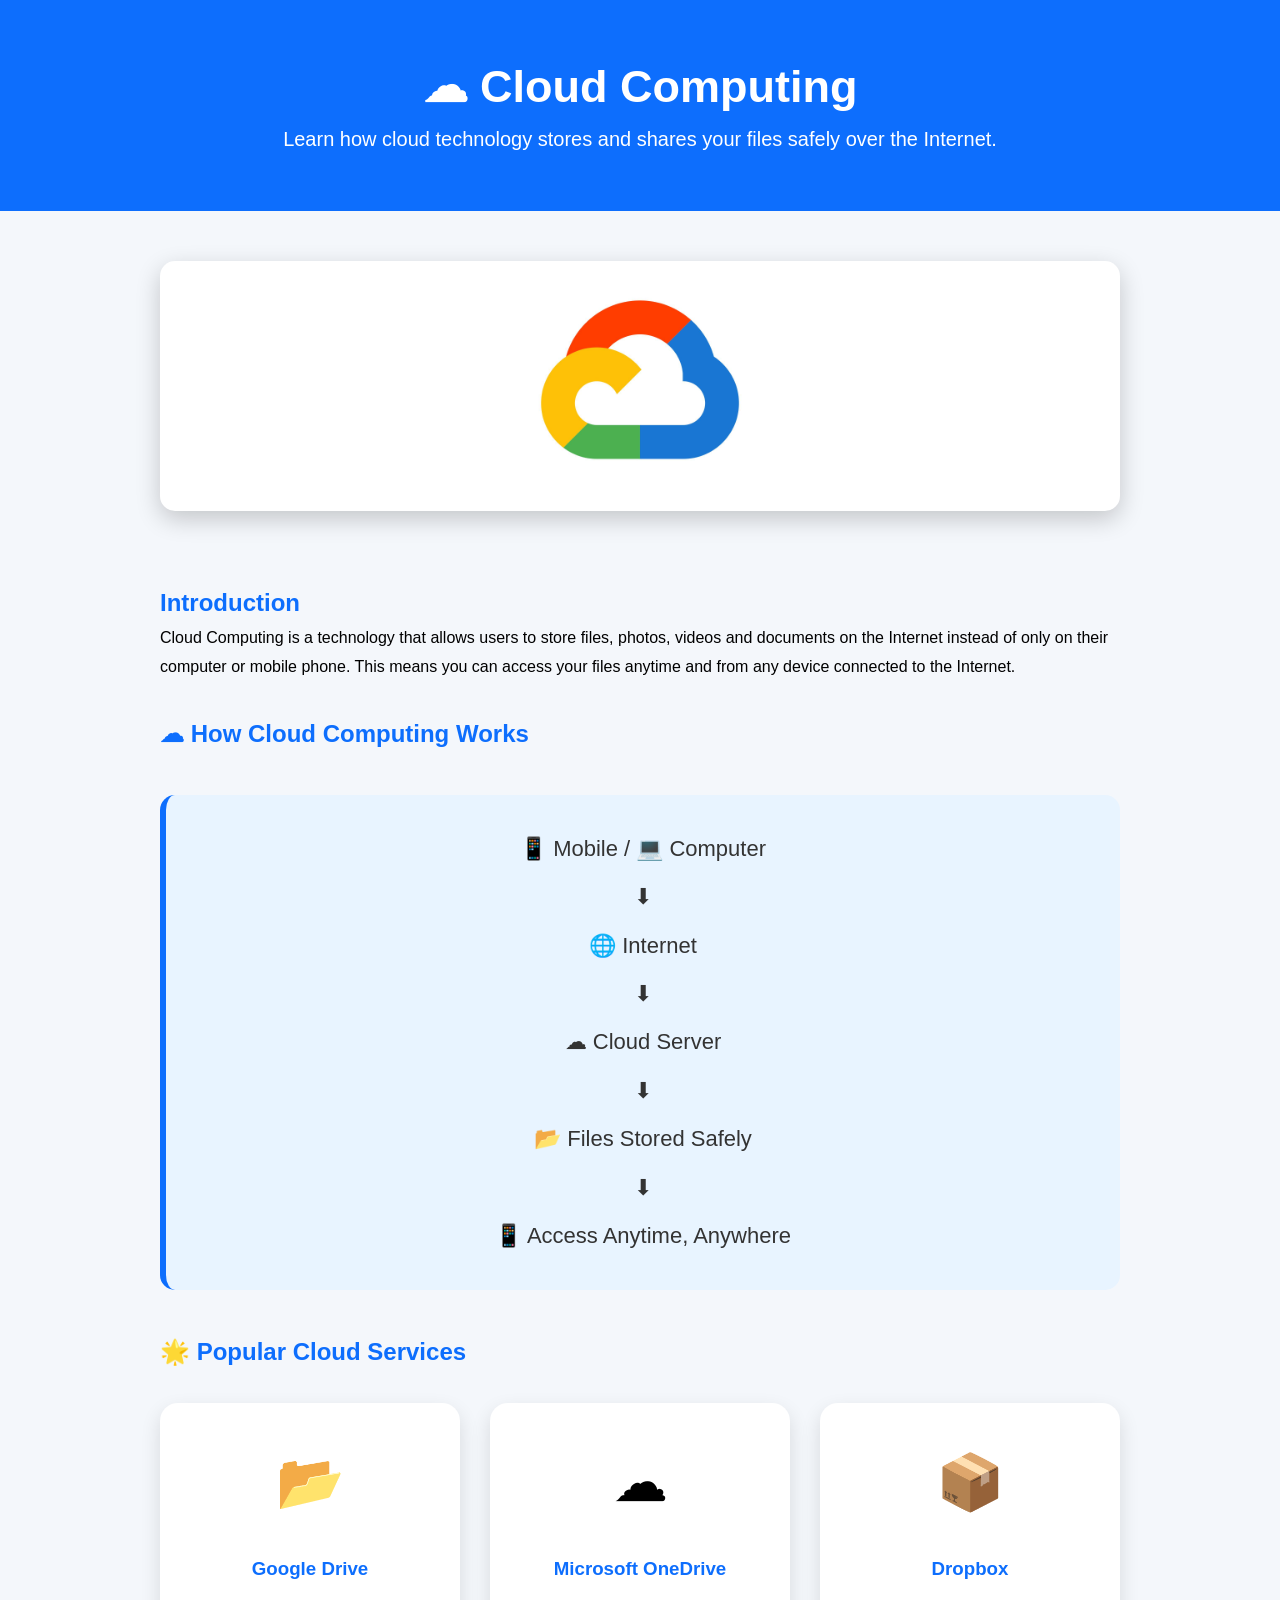
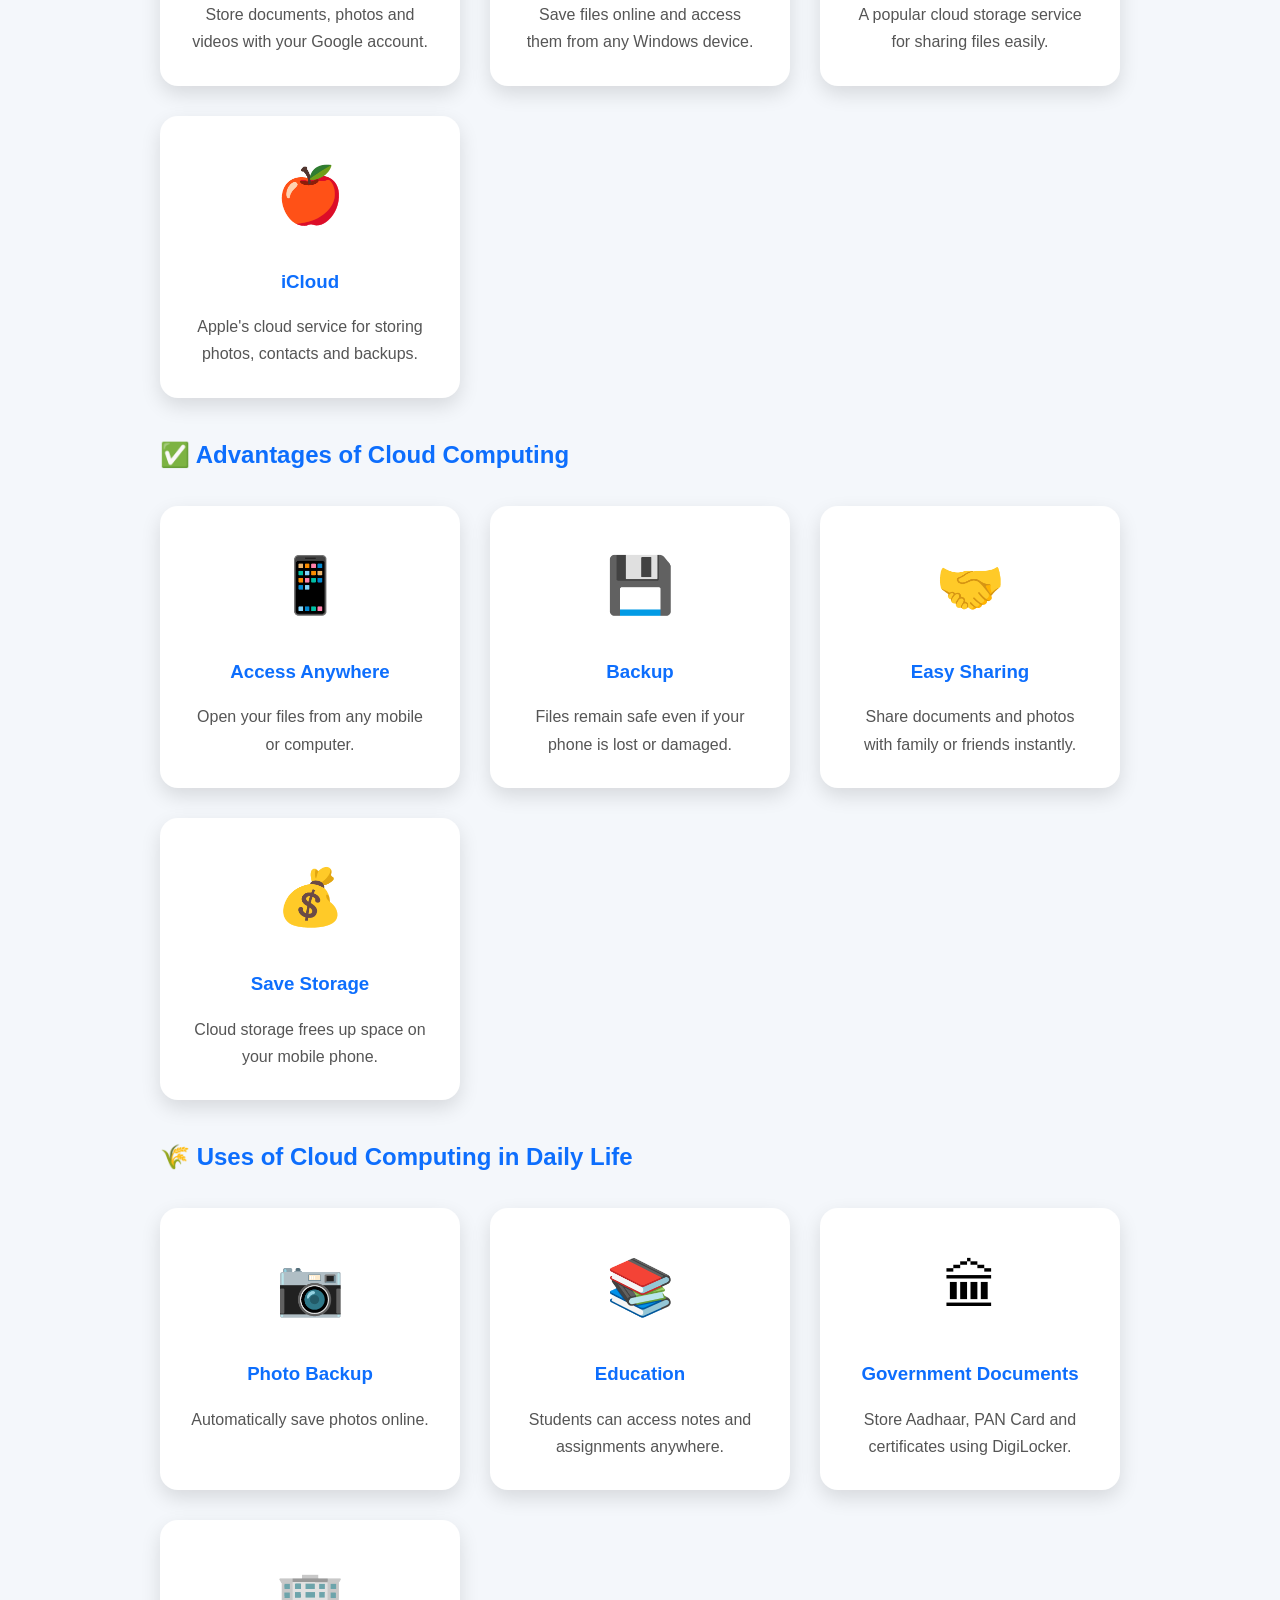
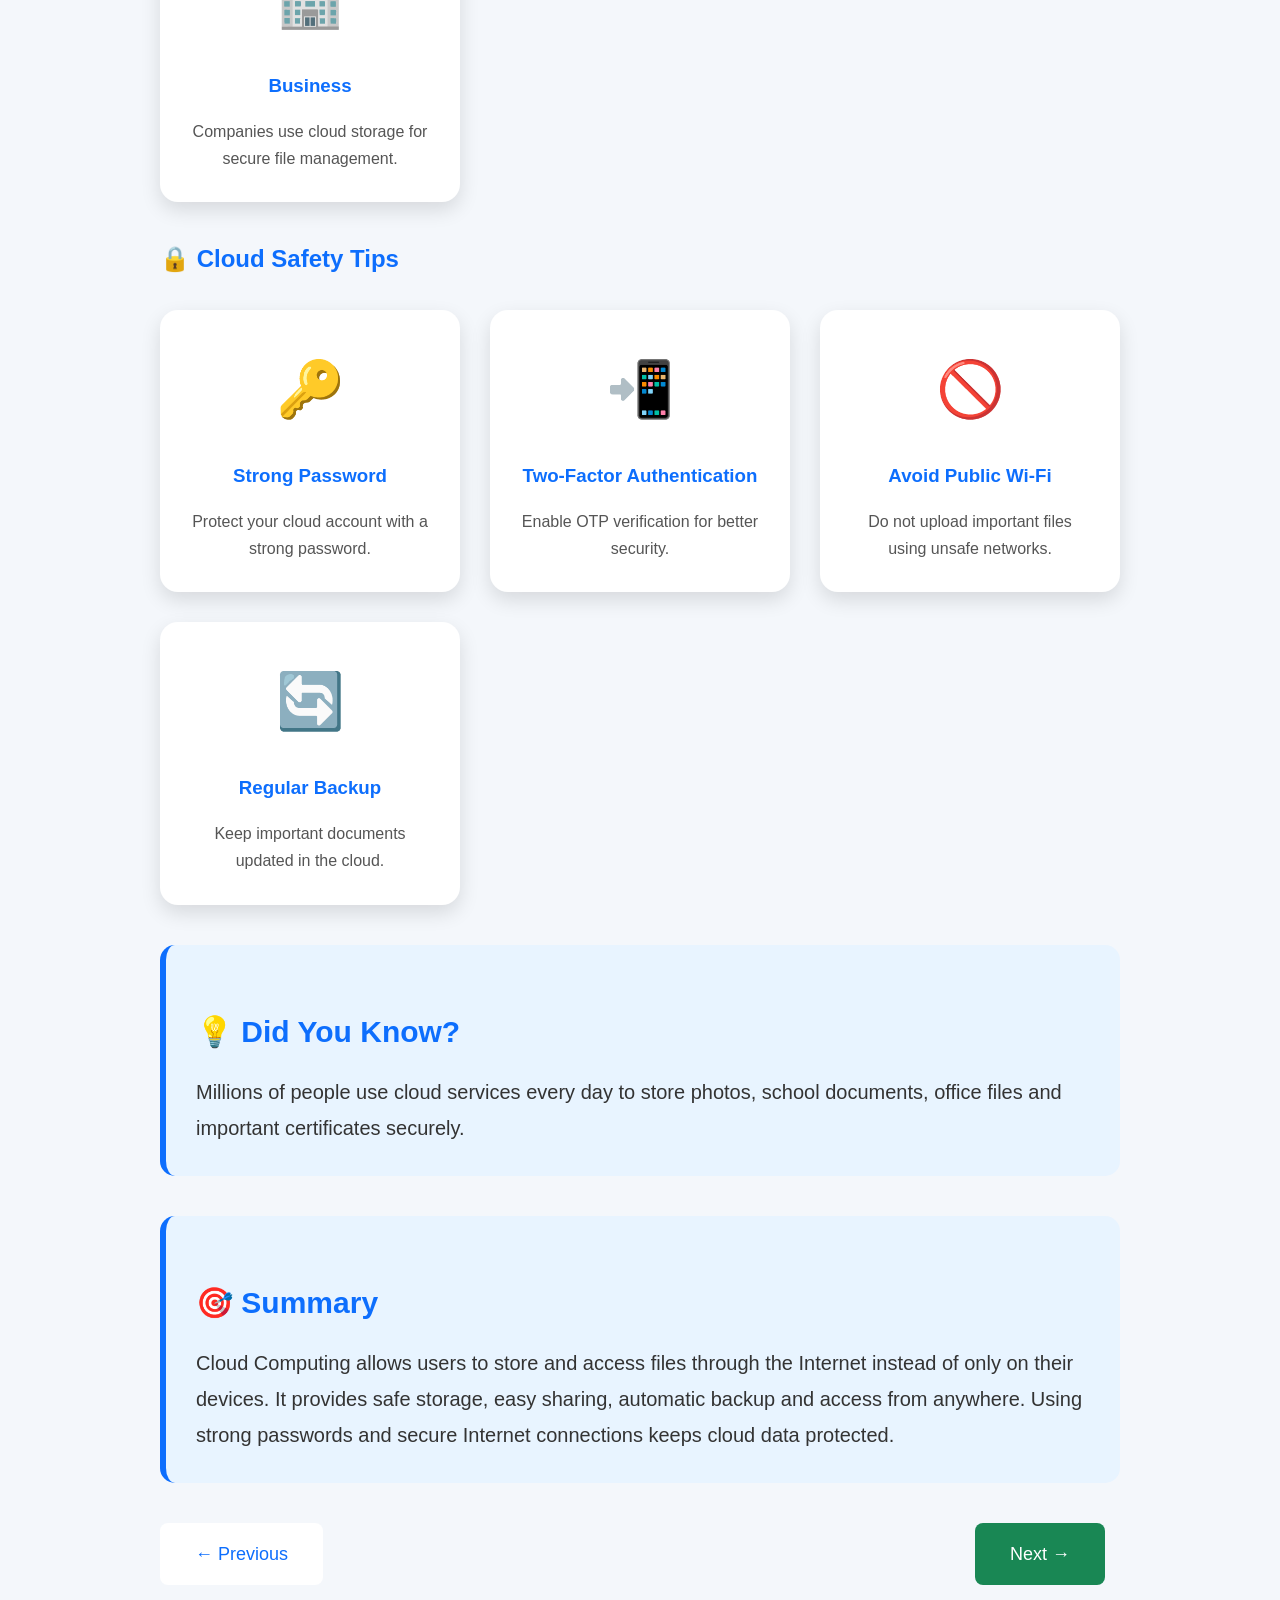
==== pages/cloud.html @ ee4419e8 "Initial version of Digital Village Connect website Completed website with responsive design, charts," ====
<!DOCTYPE html>
<html lang="en">
<head>

<meta charset="UTF-8">
<meta name="viewport" content="width=device-width, initial-scale=1.0">

<title>Cloud Computing</title>

<link rel="stylesheet" href="../css/style.css">
<link rel="icon" type="image/png" href="../images/favicon.png">
</head>

<body>

<!-- Hero -->

<section class="page-hero">

<h1>☁ Cloud Computing</h1>

<p>
Learn how cloud technology stores and shares your files safely over the Internet.
</p>

</section>

<!-- Content -->

<section class="page-content">

<img src="../images/1_cloud.jpg"
class="topic-image"
alt="Cloud Computing">

<h2>Introduction</h2>

<p>

Cloud Computing is a technology that allows users to store files, photos, videos and documents on the Internet instead of only on their computer or mobile phone. This means you can access your files anytime and from any device connected to the Internet.

</p>

<h2>☁ How Cloud Computing Works</h2>

<div class="info-box">

<p style="text-align:center;font-size:22px;line-height:2.2;">

📱 Mobile / 💻 Computer

<br>⬇<br>

🌐 Internet

<br>⬇<br>

☁ Cloud Server

<br>⬇<br>

📂 Files Stored Safely

<br>⬇<br>

📱 Access Anytime, Anywhere

</p>

</div>

<h2>🌟 Popular Cloud Services</h2>

<div class="info-grid">

<div class="info-card">

<div class="icon">📂</div>

<h3>Google Drive</h3>

<p>
Store documents, photos and videos with your Google account.
</p>

</div>

<div class="info-card">

<div class="icon">☁</div>

<h3>Microsoft OneDrive</h3>

<p>
Save files online and access them from any Windows device.
</p>

</div>

<div class="info-card">

<div class="icon">📦</div>

<h3>Dropbox</h3>

<p>
A popular cloud storage service for sharing files easily.
</p>

</div>

<div class="info-card">

<div class="icon">🍎</div>

<h3>iCloud</h3>

<p>
Apple's cloud service for storing photos, contacts and backups.
</p>

</div>

</div>

<h2>✅ Advantages of Cloud Computing</h2>

<div class="info-grid">

<div class="info-card">

<div class="icon">📱</div>

<h3>Access Anywhere</h3>

<p>
Open your files from any mobile or computer.
</p>

</div>

<div class="info-card">

<div class="icon">💾</div>

<h3>Backup</h3>

<p>
Files remain safe even if your phone is lost or damaged.
</p>

</div>

<div class="info-card">

<div class="icon">🤝</div>

<h3>Easy Sharing</h3>

<p>
Share documents and photos with family or friends instantly.
</p>

</div>

<div class="info-card">

<div class="icon">💰</div>

<h3>Save Storage</h3>

<p>
Cloud storage frees up space on your mobile phone.
</p>

</div>

</div>

<h2>🌾 Uses of Cloud Computing in Daily Life</h2>

<div class="info-grid">

<div class="info-card">

<div class="icon">📷</div>

<h3>Photo Backup</h3>

<p>
Automatically save photos online.
</p>

</div>

<div class="info-card">

<div class="icon">📚</div>

<h3>Education</h3>

<p>
Students can access notes and assignments anywhere.
</p>

</div>

<div class="info-card">

<div class="icon">🏛</div>

<h3>Government Documents</h3>

<p>
Store Aadhaar, PAN Card and certificates using DigiLocker.
</p>

</div>

<div class="info-card">

<div class="icon">🏢</div>

<h3>Business</h3>

<p>
Companies use cloud storage for secure file management.
</p>

</div>

</div>

<h2>🔒 Cloud Safety Tips</h2>

<div class="info-grid">

<div class="info-card">

<div class="icon">🔑</div>

<h3>Strong Password</h3>

<p>
Protect your cloud account with a strong password.
</p>

</div>

<div class="info-card">

<div class="icon">📲</div>

<h3>Two-Factor Authentication</h3>

<p>
Enable OTP verification for better security.
</p>

</div>

<div class="info-card">

<div class="icon">🚫</div>

<h3>Avoid Public Wi-Fi</h3>

<p>
Do not upload important files using unsafe networks.
</p>

</div>

<div class="info-card">

<div class="icon">🔄</div>

<h3>Regular Backup</h3>

<p>
Keep important documents updated in the cloud.
</p>

</div>

</div>

<div class="info-box">

<h2>💡 Did You Know?</h2>

<p>

Millions of people use cloud services every day to store photos, school documents, office files and important certificates securely.

</p>

</div>

<div class="info-box">

<h2>🎯 Summary</h2>

<p>

Cloud Computing allows users to store and access files through the Internet instead of only on their devices. It provides safe storage, easy sharing, automatic backup and access from anywhere. Using strong passwords and secure Internet connections keeps cloud data protected.

</p>

</div>

<div class="button-group">

<a href="email.html" class="btn-secondary">

← Previous

</a>

<a href="cyber.html" class="btn-primary">

Next →

</a>

</div>

</section>

</body>
</html>
---- css/style.css ----
html,
body{
    overflow-x:hidden;
}
*{

    margin:0;

    padding:0;

    box-sizing:border-box;

}

body{

    font-family:Arial, Helvetica, sans-serif;

    background:#f4f7fb;

}

nav{
    background:#0d6efd;
    color:#fff;
    display:flex;
    justify-content:space-between;
    align-items:center;
    padding:10px 30px;
    position:sticky;
    top:0;
    z-index:1000;
}
.logo{

    font-size:28px;

    font-weight:bold;

}

nav ul{
    list-style: none;   /* Removes bullets */
    margin: 0;
    padding: 0;

    display: flex;
    align-items: center;
    gap: 18px;
}

nav ul li{
    list-style: none;
    margin-left: 0;
}

nav ul li a{

    color:white;

    text-decoration:none;

    font-size:18px;

}

.hero{

    min-height:calc(100vh - 75px);

    display:flex;

    justify-content:center;

    align-items:center;

    text-align:center;

    background:
    linear-gradient(rgba(13,110,253,.70),rgba(25,135,84,.60)),
    url("../images/hero.jpg");

    background-size:cover;

    background-position:center;

    background-repeat:no-repeat;

    color:white;

    padding:20px;

}

.hero h1{

    font-size:56px;

    font-weight:bold;

    text-shadow:3px 3px 12px rgba(0,0,0,.5);

}

.hero h2{

    font-size:30px;

    margin:20px 0;

    text-shadow:2px 2px 10px rgba(0,0,0,.4);

}

.hero p{

    font-size:20px;

    max-width:650px;

    margin:auto;

    line-height:1.8;

    text-shadow:1px 1px 8px rgba(0,0,0,.4);

}



.hero-buttons{

    margin-top:40px;

}

.btn-primary{
    display:inline-block;
    
    text-decoration:none; 

    background:#198754;

    color:white;

    padding:15px 35px;

    border:none;

    border-radius:8px;

    cursor:pointer;

    margin-right:15px;

    font-size:18px;
    

}

.btn-primary:hover{

    background:#146c43;

}

.btn-secondary{
    display:inline-block;
    
    text-decoration:none;

    background:white;

    color:#0D6EFD;

    padding:15px 35px;

    border:none;

    border-radius:8px;

    cursor:pointer;

    font-size:18px;

}

.btn-secondary:hover{

    background:#eeeeee;

}
/* Internet Section */


.internet-section h2{

    font-size:42px;

    color:#0D6EFD;

}

.internet-section p{
    margin-top:15px;
     margin-bottom:40px;
}
.card-container{
    display:grid;
    grid-template-columns:repeat(auto-fit,minmax(260px,1fr));
    gap:30px;
    align-items:stretch;
}
.internet-section,
.farmers-section,
.government-section,
.safety-section,
.gallery-section{

    padding:80px 8%;
    text-align:center;
    background:#f8f9fa;

}

.internet-section h2,
.farmers-section h2,
.government-section h2,
.safety-section h2,
.gallery-section h2{

    font-size:42px;
    color:#0d6efd;
    margin-bottom:15px;

}

.internet-section p,
.farmers-section p,
.government-section p,
.safety-section p,
.gallery-section p{

    font-size:20px;
    margin-bottom:40px;

}


.gallery-container img{

    width:100%;
    height:250px;
    object-fit:cover;
    border-radius:12px;
    transition:.3s;

}

.gallery-container img:hover{

    transform:scale(1.05);

}

footer{

    background:#0d6efd;
    color:white;
    text-align:center;
    padding:40px 20px;

}

footer p{

    margin-top:10px;

}
/* ==========================
   PROJECT GALLERY
========================== */

.gallery-section{
    padding:80px 8%;
    background:#f5f8fc;
    text-align:center;
}

.gallery-section h2{
    font-size:42px;
    color:#0d6efd;
    margin-bottom:10px;
}

.gallery-section p{
    font-size:20px;
    color:#555;
    margin-bottom:40px;
}

/* Sticky Navigation */
/* Government Service Buttons */

.service-btn{
    display:inline-block;
    margin:20px auto 25px;
    padding:12px 24px;
    background:#0d6efd;
    color:white;
    text-decoration:none;
    border-radius:8px;
    font-weight:600;
    transition:.3s;
}

.service-btn:hover{
    background:#198754;
    transform:translateY(-3px);
}

/* Safety Card Background Images */

.safety1{
    background-image:url("../images/11_password.jpg");
}

.safety2{
    background-image:url("../images/12_otp.jpg");
}

.safety3{
    background-image:url("../images/13_phishing.jpg");
}

.safety4{
    background-image:url("../images/14_sancharsaathi.jpg");
}
/* ==========================
   INTERNET SECTION IMAGES
========================== */
.internet2{
    background:url("../images/9_email.jpg") center/cover no-repeat;
}

.internet3{
    background:url("../images/10_cloud.jpg") center/cover;
}

.internet4{
    background:url("../images/8_cybersafety.jpg") center/cover;
}

/* ==========================
   FARMER SECTION IMAGES
========================== */

.farmer1{
    background:url("../images/5_weather.jpg") center/cover;
}

.farmer2{
    background:url("../images/6_market.jpg") center/cover;
}

.farmer3{
    background:url("../images/2_pmkisan.jpg") center/cover;
}

.farmer4{
    background:url("../images/7_farming.jpg") center/cover;
}

/* Overlay */

.internet4{
    background-image:url("../images/8_cybersafety.jpg");
}

.internet5{
    background-image:url("../images/9_email.jpg");
}

.internet6{
    background-image:url("../images/10_cloud.jpg");
}

/* Common Style */

.hero-content{

    animation:fadeIn 1.5s ease;

}

@keyframes fadeIn{

    from{

        opacity:0;

        transform:translateY(40px);

    }

    to{

        opacity:1;

        transform:translateY(0);

    }

}
/* ==========================
   INTERNET SECTION CARDS
========================== */

.internet1{
    background-image:url("../images/5_internet.jpg");
}

.internet5{
    background-image:url("../images/6_networks.jpg");
}

.internet6{
    background-image:url("../images/7_protocols.jpg");
}

/* Common style for Internet cards */
/* Dark overlay */
/* Text above overlay */
.card-link{
    text-decoration:none;
    color:inherit;
    display:block;
}

.card-link:hover{
    text-decoration:none;
}
/* ===== Topic Pages ===== */

.page-hero{

background:#0d6efd;

color:white;

padding:60px 20px;

text-align:center;

}

.page-hero h1{

font-size:45px;

margin-bottom:15px;

}

.page-hero p{

font-size:20px;

}

.page-content{

max-width:1000px;

margin:auto;

padding:50px 20px;

line-height:1.8;

}

.topic-image{

width:100%;

height:250px;

object-fit:contain;
background:#fff;

border-radius:15px;

margin-bottom:30px;

box-shadow:0 8px 25px rgba(0,0,0,.2);

}

.page-content h2{

color:#0d6efd;

margin-top:30px;

}

.page-content ul{

padding-left:25px;

margin-top:10px;

}

.page-content li{

margin:10px 0;

}


.button-group{

display:flex;

justify-content:space-between;

margin-top:40px;

flex-wrap:wrap;

gap:20px;

}

/* ======================================
   COMMON CARD LAYOUT FOR ALL SECTIONS
====================================== */

/* Equal height grid */
.card-container,
.government-grid,
.gallery-container{
    display:grid;
    grid-template-columns:repeat(auto-fit,minmax(280px,1fr));
    gap:30px;
    align-items:stretch;
}

/* Equal height cards */
.card,
.gov-card,
.gallery-item{
    display:flex;
    flex-direction:column;
    height:100%;
    background:#fff;
    border-radius:18px;
    overflow:hidden;
    box-shadow:0 8px 20px rgba(0,0,0,.12);
    transition:.3s;
}

.card:hover,
.gov-card:hover,
.gallery-item:hover{
    transform:translateY(-8px);
    box-shadow:0 18px 35px rgba(0,0,0,.18);
}

/* Images */
.card img,
.gov-card img,
.gallery-item img{
    width:100%;
    height:220px;
    object-fit:cover;
}

/* Headings */
.card h3,
.gov-card h3,
.gallery-item h3{
    margin:20px 15px 10px;
    font-size:24px;
    color:#0d6efd;
    text-align:center;
}

/* Paragraphs */
.card p,
.gov-card p,
.gallery-item p{
    flex:1;
    padding:0 20px 20px;
    font-size:16px;
    line-height:1.6;
    color:#555;
    text-align:center;
}

/* Buttons stay at bottom */
.card .service-btn,
.card .gov-btn,
.gov-card .gov-btn,
.gallery-item .service-btn{
    margin-top:auto;
    margin-bottom:25px;
    align-self:center;
}
/* ===========================
   CONTENT CARDS
=========================== */

.info-grid{
    display:grid;
    grid-template-columns:repeat(auto-fit,minmax(220px,1fr));
    gap:25px;
    margin:30px 0;
}

.info-card{
    background:#fff;
    padding:30px 20px;
    border-radius:15px;
    text-align:center;
    box-shadow:0 8px 20px rgba(0,0,0,.12);
    transition:.3s;
}

.info-card:hover{
    transform:translateY(-8px);
}

.icon{
    font-size:55px;
    margin-bottom:15px;
}

.info-card h3{
    color:#0d6efd;
    margin-bottom:10px;
}

.info-card p{
    color:#555;
    line-height:1.6;
}
/* ==========================
   INFO BOX
========================== */

.info-box{
    background:#e8f4ff;
    border-left:6px solid #0d6efd;
    padding:30px;
    margin:40px 0;
    border-radius:15px;
    width:100%;
    display:block;
}

.info-box h2{
    color:#0d6efd;
    margin-bottom:15px;
    font-size:30px;
}

.info-box p{
    font-size:20px;
    line-height:1.8;
    color:#333;
}

/* ==========================
   INFO GRID
========================== */

.info-grid{
    display:grid;
    grid-template-columns:repeat(auto-fit,minmax(220px,1fr));
    gap:25px;
    margin:35px 0;
}

.info-card{
    background:#fff;
    padding:30px 20px;
    border-radius:15px;
    text-align:center;
    box-shadow:0 8px 20px rgba(0,0,0,.12);
    transition:.3s;
}

.info-card:hover{
    transform:translateY(-8px);
}

.icon{
    font-size:55px;
    margin-bottom:15px;
}

.info-card h3{
    color:#0d6efd;
    margin-bottom:10px;
}

.info-card p{
    color:#555;
    line-height:1.7;
    word-wrap: break-word;
    overflow-wrap: break-word;
}
/* ==========================
   NETWORK TABLE
========================== */

.network-table{
    width:100%;
    border-collapse:collapse;
    margin:35px 0;
    box-shadow:0 8px 20px rgba(0,0,0,.1);
}

.network-table th{
    background:#0d6efd;
    color:white;
    padding:18px;
    font-size:20px;
}

.network-table td{
    padding:16px;
    text-align:center;
    border:1px solid #ddd;
    font-size:18px;
}

.network-table tr:nth-child(even){
    background:#f8f9fa;
}
.comparison-table{
width:100%;
border-collapse:collapse;
margin:25px 0;
background:#fff;
border-radius:10px;
overflow:hidden;
box-shadow:0 4px 10px rgba(0,0,0,.1);
}

.comparison-table th{
background:#2563eb;
color:white;
padding:15px;
}

.comparison-table td{
padding:15px;
text-align:center;
border:1px solid #ddd;
}

.comparison-table tr:nth-child(even){
background:#f8fafc;
}
/* ===================================
   MOBILE RESPONSIVE DESIGN
=================================== */

@media (max-width:768px){

nav{
    flex-direction:column;
    padding:15px;
}

nav ul{
    flex-direction:column;
    gap:15px;
    margin-top:15px;
}

nav ul li{
    margin-left:0;
}

.hero h1{
    font-size:40px;
}

.hero h2{
    font-size:24px;
}

.hero p{
    font-size:18px;
}

.gallery-container,
.card-container,
.info-grid{
    grid-template-columns:1fr;
}

.button-group{
    flex-direction:column;
    align-items:center;
}

.btn-primary,
.btn-secondary{
    width:100%;
    text-align:center;
}

.page-hero h1{
    font-size:34px;
}

.page-content{
    padding:30px 15px;
}

.topic-image{
    height:220px;
}

}
footer a{

    color:white;

    text-decoration:none;

    margin:0 10px;

    font-weight:bold;

}

footer a:hover{

    text-decoration:underline;

}
/* ===================================
        CONTACT PAGE
=================================== */

.contact-form{
    max-width:700px;
    margin:40px auto;
    display:flex;
    flex-direction:column;
    gap:20px;
}

.contact-form input,
.contact-form textarea{

    width:100%;
    padding:15px;
    font-size:17px;
    border:1px solid #ccc;
    border-radius:10px;
    outline:none;
    transition:.3s;
    font-family:Arial, Helvetica, sans-serif;

}

.contact-form input:focus,
.contact-form textarea:focus{

    border-color:#0d6efd;
    box-shadow:0 0 8px rgba(13,110,253,.25);

}

.contact-form textarea{

    resize:vertical;

}

.contact-form button{

    width:220px;
    align-self:center;

}


/* Contact Links */

.info-card a{

    color:#0d6efd;
    text-decoration:none;
    font-weight:600;

}

.info-card a:hover{

    text-decoration:underline;

}


/* Better Info Box */

.info-box h2,
.info-box h3{

    color:#0d6efd;
    margin-bottom:15px;

}

.info-box p{

    line-height:1.8;

}


/* Contact Page Cards */

.info-grid{

    display:grid;
    grid-template-columns:repeat(auto-fit,minmax(260px,1fr));
    gap:30px;
    margin-top:30px;

}

.info-card{

    background:#fff;
    border-radius:18px;
    padding:30px;
    text-align:center;
    box-shadow:0 8px 20px rgba(0,0,0,.12);
    transition:.3s;

}

.info-card:hover{

    transform:translateY(-8px);
    box-shadow:0 18px 35px rgba(0,0,0,.18);

}

.info-card .icon{

    font-size:55px;
    margin-bottom:20px;

}

.info-card h3{

    color:#0d6efd;
    margin-bottom:15px;

}

.info-card p{

    color:#555;
    line-height:1.7;

}


/* Responsive */

@media (max-width:768px){

nav{
    flex-direction:column;
    align-items:center;
}

nav ul{
    flex-wrap:wrap;
    justify-content:center;
    gap:12px;
}

.hero h1{
    font-size:36px;
}

.hero h2{
    font-size:22px;
}

.hero p{
    font-size:17px;
}

.site-logo{
    width:45px;
    height:45px;
}

.gallery-container{
    grid-template-columns:1fr;
}

.stats{
    flex-direction:column;
    align-items:center;
}
}
/* =====================================
            PROFESSIONAL FOOTER
===================================== */

.footer{

background:#0d47a1;

color:white;

padding:50px 8% 20px;

margin-top:80px;

}

.footer-container{

display:grid;

grid-template-columns:repeat(auto-fit,minmax(220px,1fr));

gap:40px;

}

.footer-box h3{

margin-bottom:20px;

font-size:24px;

color:#fff;

}

.footer-box p{

line-height:1.8;

font-size:16px;

color:#ddd;

}

.footer-box ul{

list-style:none;

padding:0;

}

.footer-box ul li{

margin:12px 0;

}

.footer-box a{

color:white;

text-decoration:none;

transition:.3s;

}

.footer-box a:hover{

color:#ffd54f;

padding-left:5px;

}

.footer hr{

margin:40px 0 20px;

border:.5px solid rgba(255,255,255,.25);

}

.copyright{

text-align:center;

font-size:15px;

color:#ddd;

} /* ===============================
   LIGHTBOX GALLERY
================================ */

.lightbox{

display:none;

position:fixed;

top:0;

left:0;

width:100%;

height:100%;

background:rgba(0,0,0,.9);

justify-content:center;

align-items:center;

z-index:9999;

}

.lightbox img{

max-width:90%;

max-height:85%;

border-radius:12px;

box-shadow:0 0 30px rgba(255,255,255,.3);

}

.close{

position:absolute;

top:20px;

right:40px;

font-size:45px;

color:white;

cursor:pointer;

font-weight:bold;

}

.gallery-item img{

cursor:pointer;

transition:.3s;

}

.gallery-item img:hover{

transform:scale(1.05);

}
/* ===============================
   BACK TO TOP BUTTON
================================ */

#topBtn{

display:none;

position:fixed;

bottom:30px;

right:30px;

z-index:999;

border:none;

outline:none;

background:#1976d2;

color:white;

cursor:pointer;

padding:15px 18px;

font-size:22px;

border-radius:50%;

box-shadow:0 5px 15px rgba(0,0,0,.3);

transition:.3s;

}

#topBtn:hover{

background:#0d47a1;

transform:translateY(-5px);

}
/* ===========================
   WEBSITE LOGO
=========================== */

.logo{
    display:flex;
    align-items:center;
    gap:15px;
}

.logo img{
    width:55px;
    height: 55px;
    object-fit:contain;
}

.logo-text h2{
    margin:0;
    font-size:26px;
    color:#fff;
}

.logo-text p{
    margin:0;
    font-size:13px;
    color:#ddd;
}
.logo-container{
display:flex;
align-items:center;
gap:15px;
}

.site-logo{
width:55px;
height:55px;
object-fit:contain;
}
.seal-section{
text-align:center;
margin:30px 0;
}

.seal-logo{
width:220px;
max-width:100%;
} 
.banner-logo{
text-align:center;
margin-bottom:20px;
}

.banner-logo img{
width:450px;
max-width:90%;
}
.footer-logo{
width:250px;
margin-bottom:15px;
}
/* ===== Statistics Section ===== */

.stats{
    display:flex;
    justify-content:center;
    gap:25px;
    flex-wrap:wrap;
    padding:50px 20px;
    background:#f8f9fa;
}

.stat-card{
    width:220px;
    background:#fff;
    padding:25px;
    border-radius:15px;
    text-align:center;
    box-shadow:0 5px 15px rgba(0,0,0,0.1);
    transition:0.3s;
}

.stat-card:hover{
    transform:translateY(-8px);
}

.stat-card h2{
    color:#0d6efd;
    font-size:42px;
    margin-bottom:10px;
}

.stat-card p{
    font-size:18px;
    color:#555;
}
/* About Page Heading */

.about-title{
display:flex;
align-items:center;
justify-content:center;
gap:10px;
font-size:3rem;
flex-wrap:wrap;
}

.about-logo{
width:100px;
height:100px;
object-fit:contain;
}

@media(max-width:768px){

.about-title{
font-size:2rem;
}

.about-logo{
width:200px;
height:200px;
}

}
/* ===========================
   SEARCH BAR
=========================== */

.search-section{

    background:#f5f5f5;

    padding:25px;

    text-align:center;

}

#searchInput{

    width:60%;

    max-width:600px;

    padding:15px;

    font-size:18px;

    border:2px solid #2e7d32;

    border-radius:40px;

    outline:none;

    transition:.3s;

}

#searchInput:focus{

    border-color:#0d47a1;

    box-shadow:0 0 10px rgba(0,0,0,.2);

}
/* ==========================
   SEARCH POPUP
========================== */

.search-popup{

    display:none;

    text-align:center;

    background:#ffffff;

    padding:15px;

    box-shadow:0 4px 10px rgba(0,0,0,.15);

}

.search-popup input{

    width:320px;

    max-width:90%;

    padding:12px;

    border:2px solid #2e7d32;

    border-radius:30px;

    font-size:16px;

    outline:none;

}

.search-popup input:focus{

    border-color:#1565c0;

}
/* ==========================
   DARK MODE
========================== */

.dark-mode{

    background:#121212;

    color:white;

}

.dark-mode nav{

    background:#1f1f1f;

}

.dark-mode .gallery-item,
.dark-mode .info-card,
.dark-mode .info-box,
.dark-mode footer{

    background:#222;

    color:white;

}

.dark-mode a{

    color:#90caf9;

}
/* ===========================
   MOBILE NAVIGATION
=========================== */

.menu-toggle{

display:none;

font-size:30px;

color:white;

cursor:pointer;

font-weight:bold;

}

@media screen and (max-width:768px){

.menu-toggle{

display:block;

}

nav{

flex-wrap:wrap;

}

#navLinks{

display:none;

flex-direction:column;

width:100%;

margin-top:15px;

}

#navLinks.show{

display:flex;

}

#navLinks li{

margin:12px 0;

text-align:center;

}

}
nav ul li::before,
nav ul li::after{
    content:none !important;
}
/* ==========================
   ACTIVE NAVIGATION LINK
========================== */

nav ul li a.active {
    background: white;
    color: #0d6efd;
    padding: 8px 15px;
    border-radius: 25px;
    font-weight: bold;
    transition: 0.3s;
}

nav ul li a:hover {
    background: rgba(255,255,255,0.2);
    border-radius: 25px;
    padding: 8px 15px;
    transition: 0.3s;
}
/* ==========================
   SCROLL REVEAL ANIMATION
========================== */

.reveal {
    opacity: 0;
    transform: translateY(60px);
    transition: all 0.8s ease;
}

.reveal.active {
    opacity: 1;
    transform: translateY(0);
}
/* ==========================
   CARD IMAGE EFFECT
========================== */

.gallery-item{
    overflow: hidden;
}

.gallery-item img{
    transition: transform .5s ease;
}

.gallery-item:hover img{
    transform: scale(1.1);
}

.gallery-item:hover h3{
    color:#198754;
}

.gallery-item{
    transition:.3s;
}

.gallery-item:hover{
    transform:translateY(-10px);
}
/* ==========================
   QUICK ACCESS
========================== */

.quick-services{
    padding:40px 8%;
    text-align:center;
    background:#ffffff;
}

.quick-services h2{
    color:#0d6efd;
    margin-bottom:25px;
    font-size:32px;
}

.quick-grid{
    display:grid;
    grid-template-columns:repeat(auto-fit,minmax(120px,1fr));
    gap:18px;
}

.quick-card{
    background:#fff;
    text-decoration:none;
    color:#333;
    border-radius:12px;
    padding:18px 12px;
    box-shadow:0 4px 12px rgba(0,0,0,.1);
    transition:.3s;
    font-size:30px;   /* Emoji size */
    font-weight:600;
}

.quick-card span{
    display:block;
    margin-top:8px;
    font-size:15px;   /* Text size */
}

.quick-card:hover{
    transform:translateY(-5px);
    background:#0d6efd;
    color:#fff;
}
/* ==========================
   DIGITAL TIPS
========================== */

.tips-section{
    padding:60px 8%;
    background:#f8f9fa;
    text-align:center;
}

.tips-section h2{
    color:#0d6efd;
    margin-bottom:30px;
    font-size:34px;
}

.tip-card{
    max-width:700px;
    margin:auto;
    background:white;
    padding:35px;
    border-radius:18px;
    box-shadow:0 8px 20px rgba(0,0,0,.12);
}

.tip-card h3{
    color:#198754;
    margin-bottom:15px;
    font-size:28px;
}

.tip-card p{
    font-size:20px;
    line-height:1.7;
    color:#555;
}
/* ==========================
        FAQ SECTION
========================== */

.faq-section{
    padding:70px 8%;
    background:#f8f9fa;
}

.faq-section h2{
    text-align:center;
    color:#0d6efd;
    margin-bottom:35px;
    font-size:36px;
}

.faq{
    max-width:850px;
    margin:15px auto;
    border-radius:10px;
    overflow:hidden;
    box-shadow:0 5px 15px rgba(0,0,0,.1);
}

.faq-question{
    width:100%;
    padding:18px 22px;
    background:#0d6efd;
    color:white;
    border:none;
    text-align:left;
    cursor:pointer;
    font-size:18px;
    font-weight:bold;
}

.faq-question:hover{
    background:#198754;
}

.faq-answer{
    display:none;
    background:white;
    padding:18px 22px;
    line-height:1.7;
}
/* ==========================
   EMERGENCY SECTION
========================== */

.emergency-section{
    padding:70px 8%;
    background:#ffffff;
    text-align:center;
}

.emergency-section h2{
    font-size:36px;
    color:#d32f2f;
    margin-bottom:10px;
}

.emergency-section p{
    color:#555;
    margin-bottom:40px;
    font-size:18px;
}

.emergency-grid{
    display:grid;
    grid-template-columns:repeat(auto-fit,minmax(180px,1fr));
    gap:25px;
}

.emergency-card{
    background:#fff;
    border-radius:15px;
    padding:25px;
    box-shadow:0 8px 20px rgba(0,0,0,.12);
    transition:.3s;
    border-top:5px solid #d32f2f;
}

.emergency-card:hover{
    transform:translateY(-8px);
}

.emergency-card h3{
    color:#0d6efd;
    margin-bottom:15px;
}

.emergency-card h1{
    color:#d32f2f;
    font-size:42px;
}
/* ==========================
   PRELOADER
========================== */

#preloader{
    position:fixed;
    top:0;
    left:0;
    width:100%;
    height:100%;
    background:#ffffff;
    display:flex;
    justify-content:center;
    align-items:center;
    z-index:99999;
    transition:opacity .6s;
}

.loader-content{
    text-align:center;
}

.loader-content img{
    width:110px;
    margin-bottom:20px;
}

.loader-content h2{
    color:#0d6efd;
    margin-bottom:25px;
    font-size:32px;
}

.loader{
    width:60px;
    height:60px;
    border:6px solid #ddd;
    border-top:6px solid #0d6efd;
    border-radius:50%;
    animation:spin 1s linear infinite;
    margin:auto;
}

@keyframes spin{
    from{
        transform:rotate(0deg);
    }
    to{
        transform:rotate(360deg);
    }
}
/* ==========================
   LIVE CLOCK
========================== */

.clock{
    color:#fff;
    font-size:16px;
    font-weight:bold;
    margin-left:20px;
    white-space:nowrap;
}

@media(max-width:768px){
    .clock{
        width:100%;
        text-align:center;
        margin-top:10px;
        margin-left:0;
        font-size:15px;
    }
}
/* ==========================
   WELCOME POPUP
========================== */

.popup-overlay{

    position:fixed;
    top:0;
    left:0;
    width:100%;
    height:100%;
    background:rgba(0,0,0,.65);

    display:flex;
    justify-content:center;
    align-items:center;

    z-index:9999;
}

.popup-box{

    background:white;
    width:420px;
    max-width:90%;

    padding:35px;

    border-radius:18px;

    text-align:center;

    animation:popup .5s;
}

.popup-box img{

    width:90px;
    margin-bottom:15px;

}

.popup-box h2{

    color:#0d6efd;
    margin-bottom:15px;

}

.popup-box p{

    color:#555;
    line-height:1.7;
    margin-bottom:25px;

}

.popup-box button{

    background:#0d6efd;
    color:white;

    border:none;

    padding:12px 30px;

    border-radius:8px;

    cursor:pointer;

    font-size:17px;

}

.popup-box button:hover{

    background:#198754;

}

@keyframes popup{

from{

transform:scale(.7);
opacity:0;

}

to{

transform:scale(1);
opacity:1;

}

}
/* ==========================
   SCROLL PROGRESS BAR
========================== */

#progressBar{
    position:fixed;
    top:0;
    left:0;
    width:0%;
    height:5px;
    background:#00e5ff;
    z-index:99999;
    transition:width .15s linear;
}
/* ==========================
   VISITOR COUNTER
========================== */

.visitor-counter{
    text-align:center;
    margin-top:20px;
    font-size:18px;
    font-weight:bold;
    color:white;
}
.survey-summary{

margin-top:40px;

background:white;

padding:30px;

border-radius:18px;

box-shadow:0 8px 20px rgba(0,0,0,.12);

text-align:left;

}

.survey-summary h3{

color:#0d6efd;

margin-bottom:20px;

}

.survey-summary ul{

padding-left:20px;

line-height:2;

}
/* ===========================
   SURVEY CHARTS
=========================== */

.chart-grid{
    display:flex;
    justify-content:center;
    gap:40px;
    flex-wrap:wrap;
}

.chart-card{
    width:420px;      /* Smaller card */
    max-width:100%;
    background:#fff;
    padding:20px;
    border-radius:15px;
    box-shadow:0 5px 15px rgba(0,0,0,.1);
}

.chart-card canvas{
    width:100% !important;
    height:260px !important;
}

@media(max-width:768px){

.chart-card{
    width:100%;
}

.chart-card canvas{
    height:220px !important;
}

}
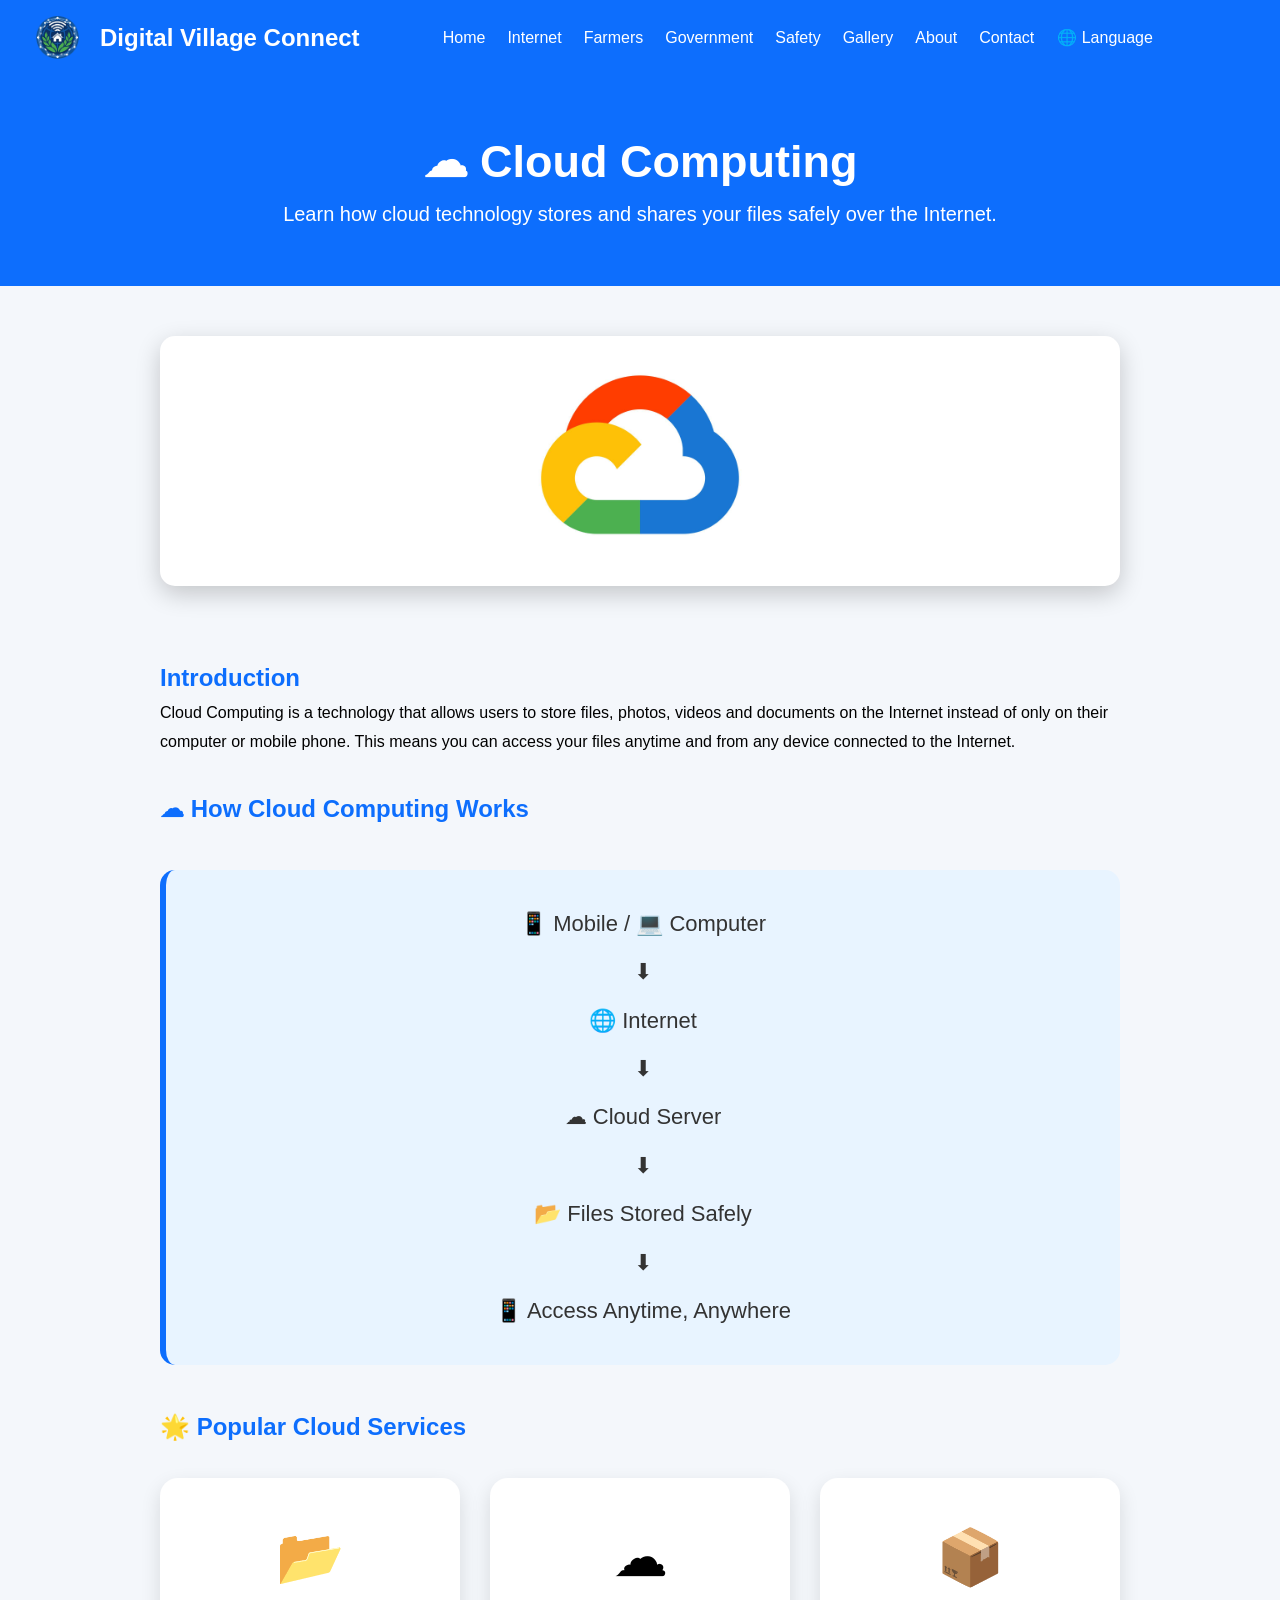
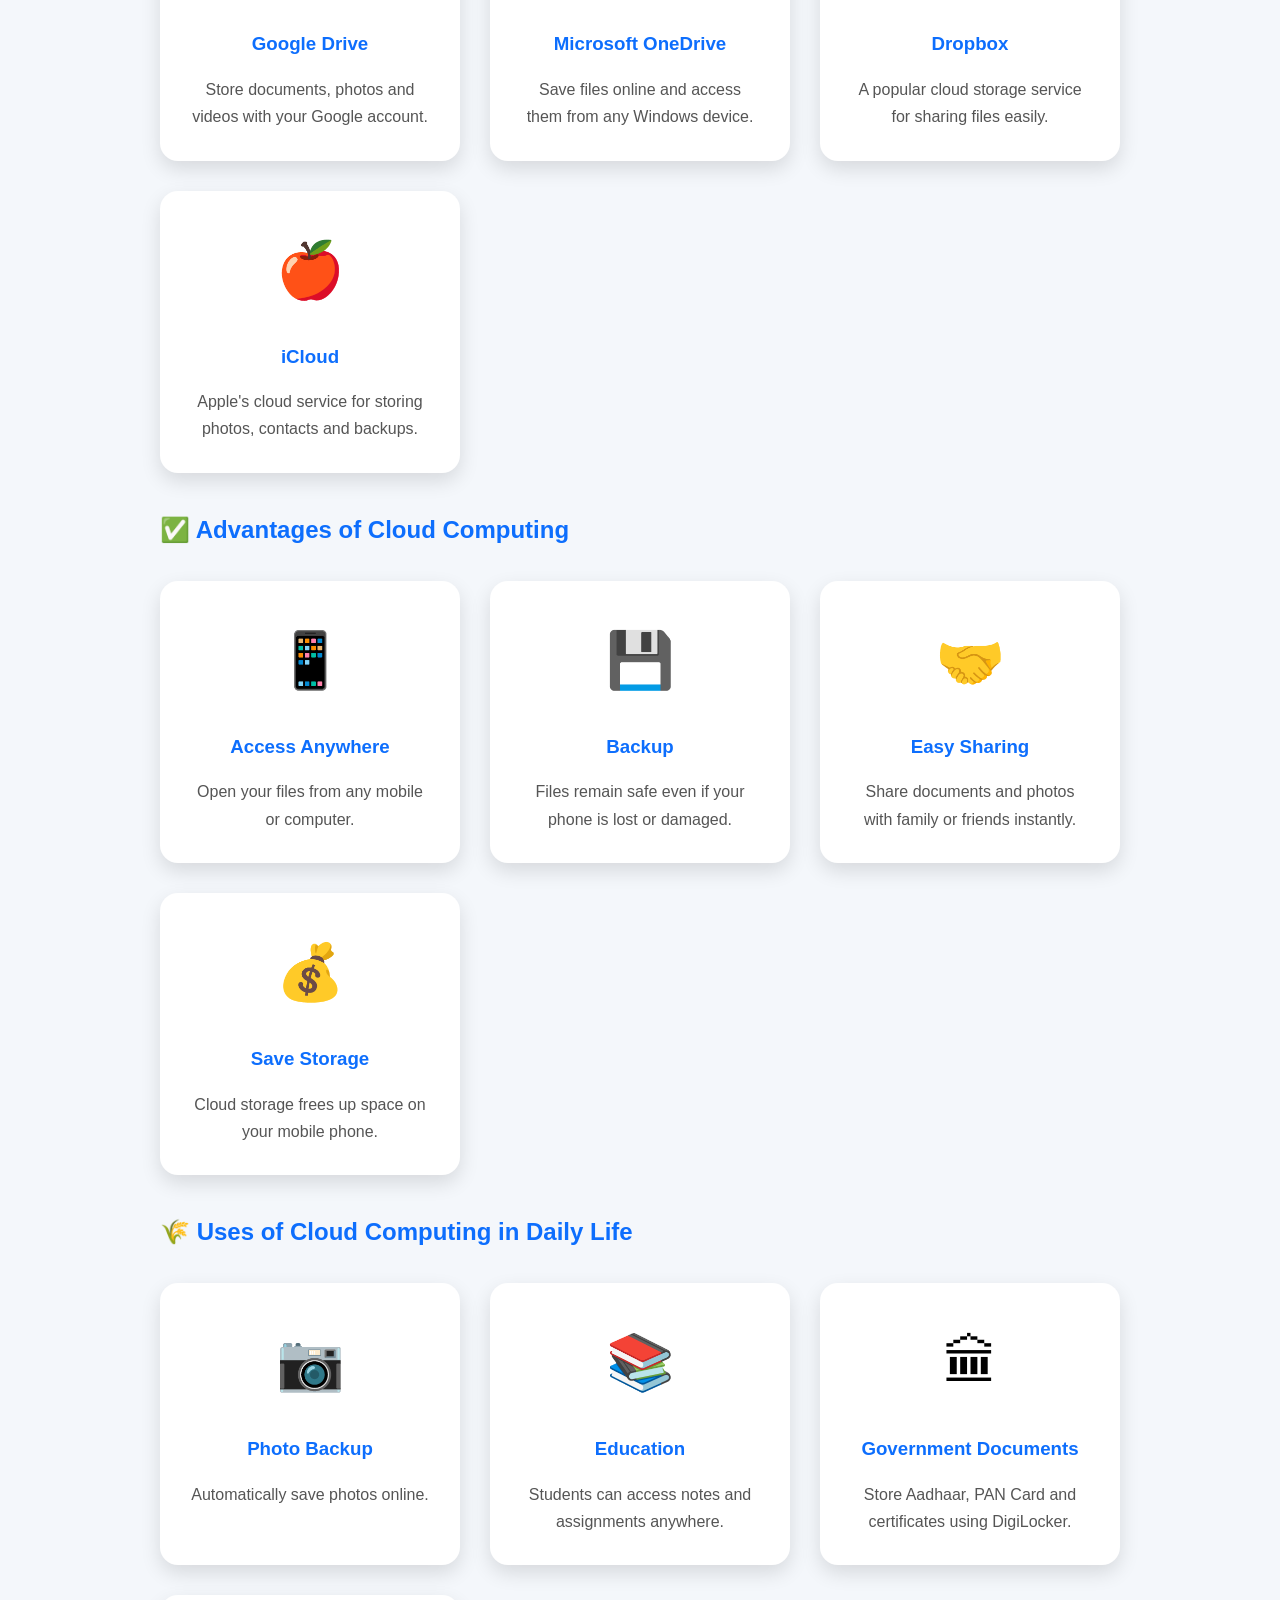
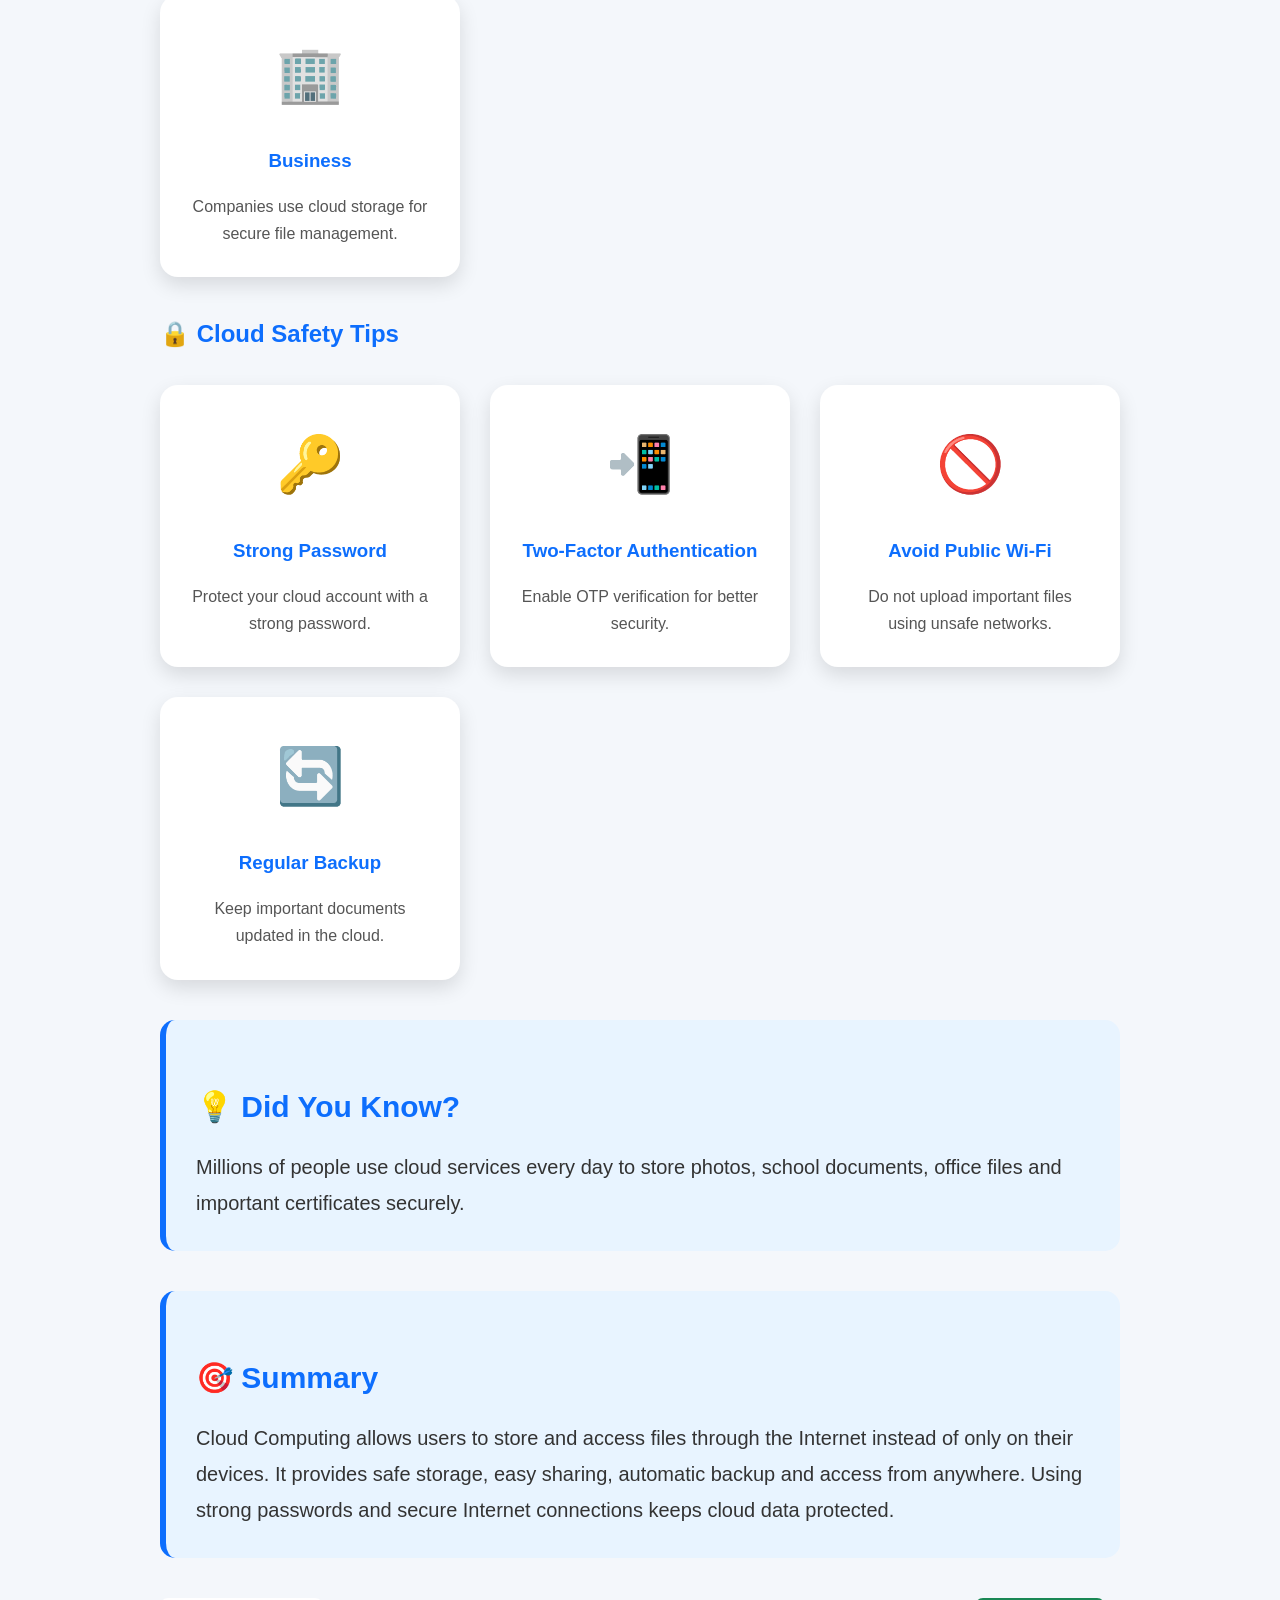
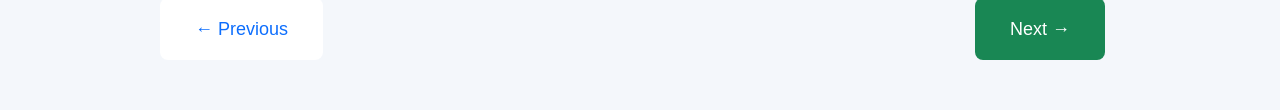
==== commit af092d92: "Update website features and language support" ====
--- a/pages/cloud.html
+++ b/pages/cloud.html
@@ -12,6 +12,98 @@
 </head>
 
 <body>
+    <div id="google_translate_element" style="display:none;"></div>
+   <nav>
+
+<div class="logo-container">
+
+<img src="../images/logo.png" alt="Logo" class="site-logo">
+
+<h1>Digital Village Connect</h1>
+
+</div>
+
+<!-- Mobile Menu Button -->
+
+<div class="menu-toggle" onclick="toggleMenu()">
+    ☰
+</div>
+
+<ul id="navLinks">
+
+    <li>
+        <a href="../index.html#home">Home</a>
+    </li>
+
+    <li>
+        <a href="../index.html#internet">Internet</a>
+    </li>
+
+    <li>
+        <a href="../index.html#farmers">Farmers</a>
+    </li>
+
+    <li>
+        <a href="../index.html#government">Government</a>
+    </li>
+
+    <li>
+        <a href="../index.html#safety">Safety</a>
+    </li>
+
+    <li>
+        <a href="../index.html#gallery">Gallery</a>
+    </li>
+
+    <li>
+        <a href="../about.html">About</a>
+    </li>
+
+    <li>
+        <a href="../contact.html">Contact</a>
+    </li>
+
+    <!-- Language -->
+
+   <li class="language-menu">
+
+    <a href="javascript:void(0);"
+       class="language-button"
+       onclick="toggleLanguage(event)">
+        🌐 Language
+    </a>
+
+    <div id="languageDropdown" class="language-dropdown">
+
+        <a href="javascript:void(0);"
+           onclick="changeLanguage('en', event)">
+            🇬🇧 English
+        </a>
+
+        <a href="javascript:void(0);"
+           onclick="changeLanguage('te', event)">
+            🇮🇳 తెలుగు
+        </a>
+
+        <a href="javascript:void(0);"
+           onclick="changeLanguage('hi', event)">
+            🇮🇳 हिन्दी
+        </a>
+
+        <a href="javascript:void(0);"
+           onclick="changeLanguage('ta', event)">
+            🇮🇳 தமிழ்
+        </a>
+
+    </div>
+
+</li>
+
+</ul>
+
+<div id="clock" class="clock"></div>
+
+</nav>
 
 <!-- Hero -->
 
@@ -326,6 +418,7 @@
 </div>
 
 </section>
-
+<script src="../js/language.js"></script>
+<script src="https://translate.google.com/translate_a/element.js?cb=googleTranslateElementInit"></script>
 </body>
 </html>
--- a/css/style.css
+++ b/css/style.css
@@ -2030,4 +2030,199 @@
     height:220px !important;
 }
 
+}
+/* ==========================
+   LANGUAGE DROPDOWN
+========================== */
+
+.language-menu {
+    position: relative;
+}
+
+.language-dropdown {
+    display: none;
+    position: absolute;
+    top: 100%;
+    right: 0;
+    min-width: 170px;
+    background: white;
+    border-radius: 10px;
+    padding: 8px 0;
+    box-shadow: 0 5px 20px rgba(0,0,0,0.25);
+    z-index: 9999;
+}
+
+.language-dropdown a {
+    display: block;
+    padding: 10px 15px;
+    color: #222 !important;
+    text-decoration: none;
+    font-size: 16px;
+    white-space: nowrap;
+}
+
+.language-dropdown a:hover {
+    background: #f0f0f0;
+}
+/* Hide original Google Translate UI */
+
+#google_translate_element {
+    display: none;
+}
+
+.goog-te-banner-frame {
+    display: none !important;
+}
+
+body {
+    top: 0 !important;
+}
+
+.goog-te-gadget {
+    display: none !important;
+} 
+/* ==========================
+   LANGUAGE MENU
+========================== */
+
+.language-menu {
+    position: relative;
+    margin: 0;
+    padding: 0;
+}
+
+.language-button {
+    display: inline-block !important;
+    color: white !important;
+    background: transparent !important;
+    padding: 8px 10px !important;
+    border-radius: 8px;
+    font-size: 18px !important;
+    white-space: nowrap;
+    text-decoration: none;
+}
+
+.language-button:hover {
+    background: rgba(255, 255, 255, 0.15) !important;
+}
+
+
+/* Language dropdown */
+
+.language-dropdown {
+    display: none;
+    position: absolute;
+    top: 100%;
+    right: 0;
+    width: 160px;
+    background: white;
+    border-radius: 8px;
+    padding: 6px 0;
+    box-shadow: 0 5px 15px rgba(0, 0, 0, 0.25);
+    z-index: 9999;
+}
+
+.language-dropdown a {
+    display: block !important;
+    color: #222 !important;
+    background: white !important;
+    padding: 9px 12px !important;
+    font-size: 15px !important;
+    text-decoration: none;
+    white-space: nowrap;
+}
+
+.language-dropdown a:hover {
+    background: #eeeeee !important;
+}
+/* ==========================
+   NAVIGATION + CLOCK FIX
+========================== */
+
+nav {
+    display: flex;
+    align-items: center;
+    width: 100%;
+    box-sizing: border-box;
+}
+
+#navLinks {
+    display: flex;
+    align-items: center;
+    gap: 8px;
+    flex-wrap: nowrap;
+}
+
+#navLinks li a {
+    font-size: 16px;
+    padding: 6px 7px;
+    white-space: nowrap;
+}
+
+/* Clock */
+.clock {
+    margin-left: 10px;
+    margin-right: 15px;
+    white-space: nowrap;
+    font-size: 15px;
+    font-weight: bold;
+    color: white;
+    flex-shrink: 1;
+}
+
+/* Language button */
+.language-button {
+    font-size: 16px !important;
+    padding: 6px 8px !important;
+}
+.clock {
+    margin-left: 5px;
+    margin-right: 8px;
+    white-space: nowrap;
+    font-size: 14px;
+    font-weight: bold;
+    color: white;
+    flex-shrink: 0;
+    max-width: none;
+    overflow: visible;
+}
+/* ==========================
+   LANGUAGE DROPDOWN
+========================== */
+
+.language-menu {
+    position: relative;
+}
+
+.language-button {
+    cursor: pointer;
+}
+
+.language-dropdown {
+    display: none;
+    position: absolute;
+    top: 100%;
+    right: 0;
+    min-width: 150px;
+    background: white;
+    border-radius: 8px;
+    padding: 8px 0;
+    box-shadow: 0 5px 15px rgba(0,0,0,0.2);
+    z-index: 9999;
+}
+
+.language-dropdown.show {
+    display: block;
+}
+
+.language-dropdown a {
+    display: block;
+    padding: 10px 15px;
+    text-decoration: none;
+    color: #333;
+    white-space: nowrap;
+}
+
+.language-dropdown a:hover {
+    background: #f0f0f0;
 }
